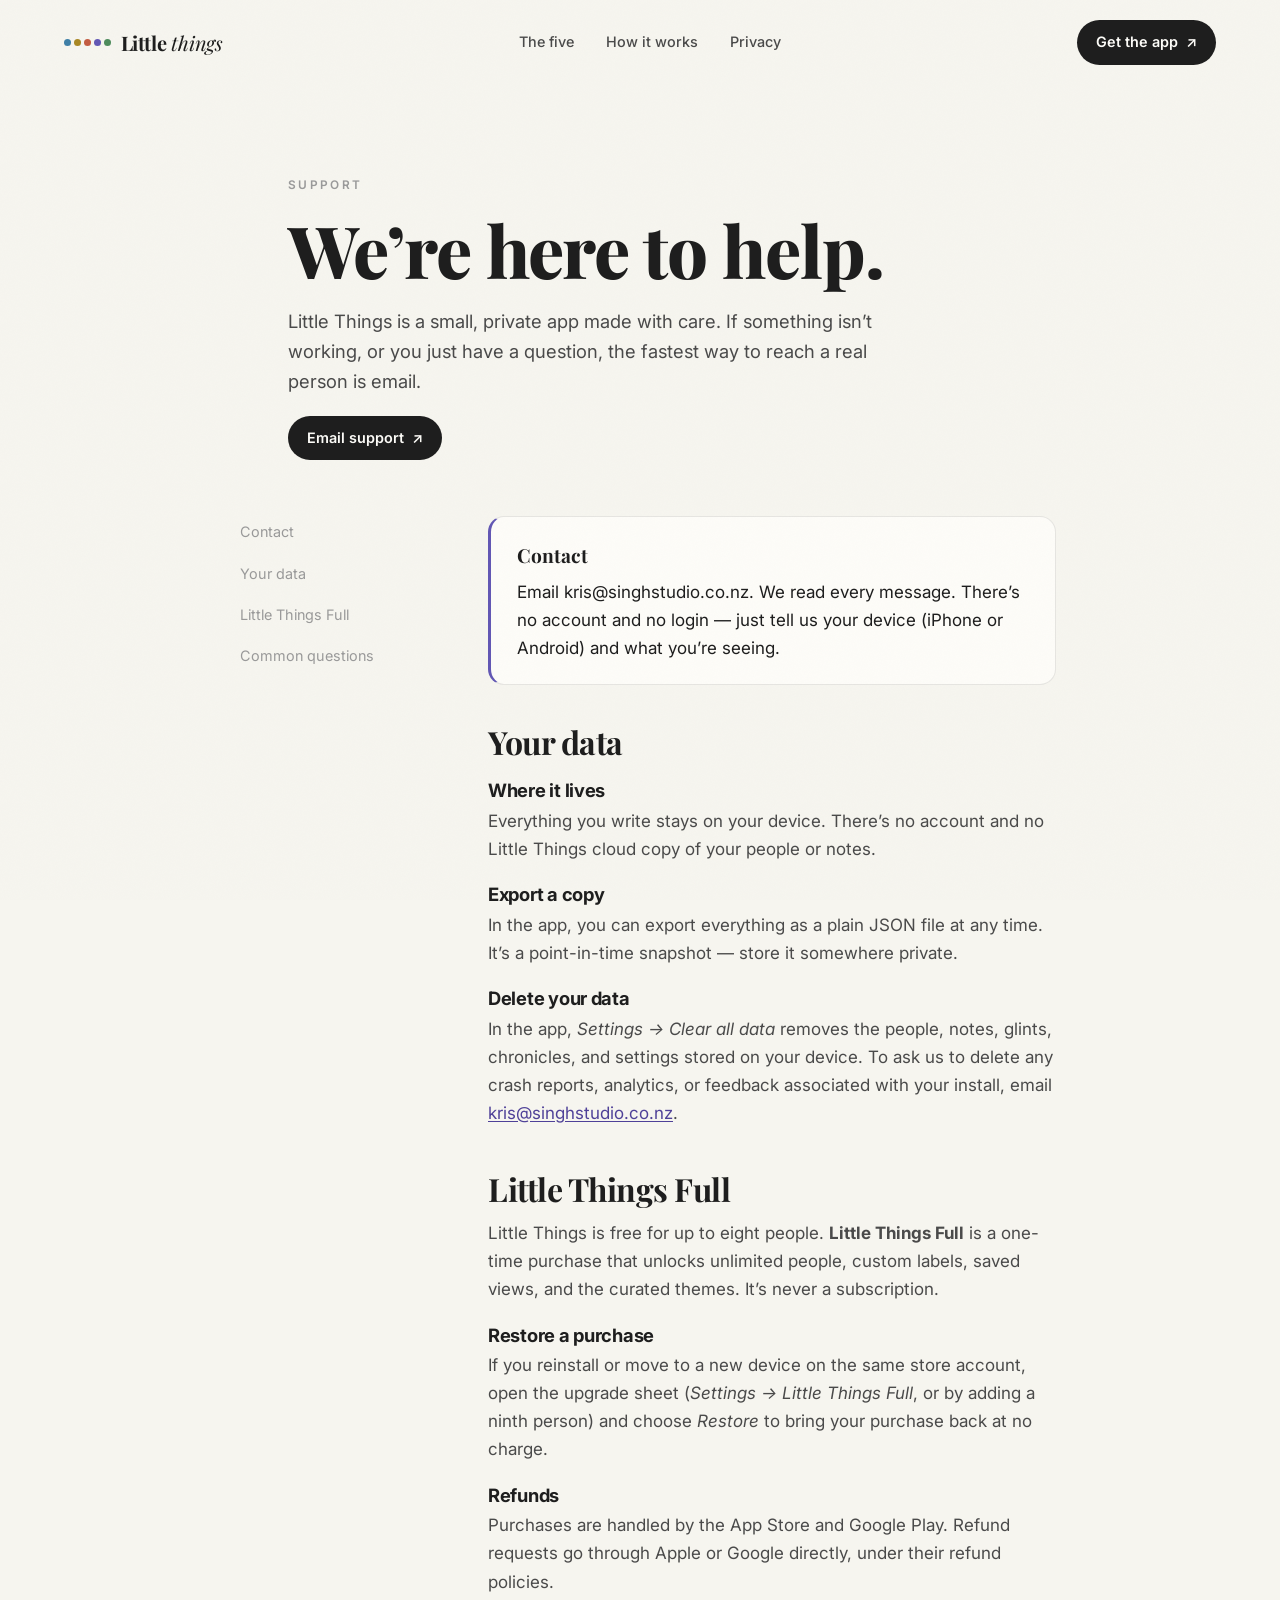
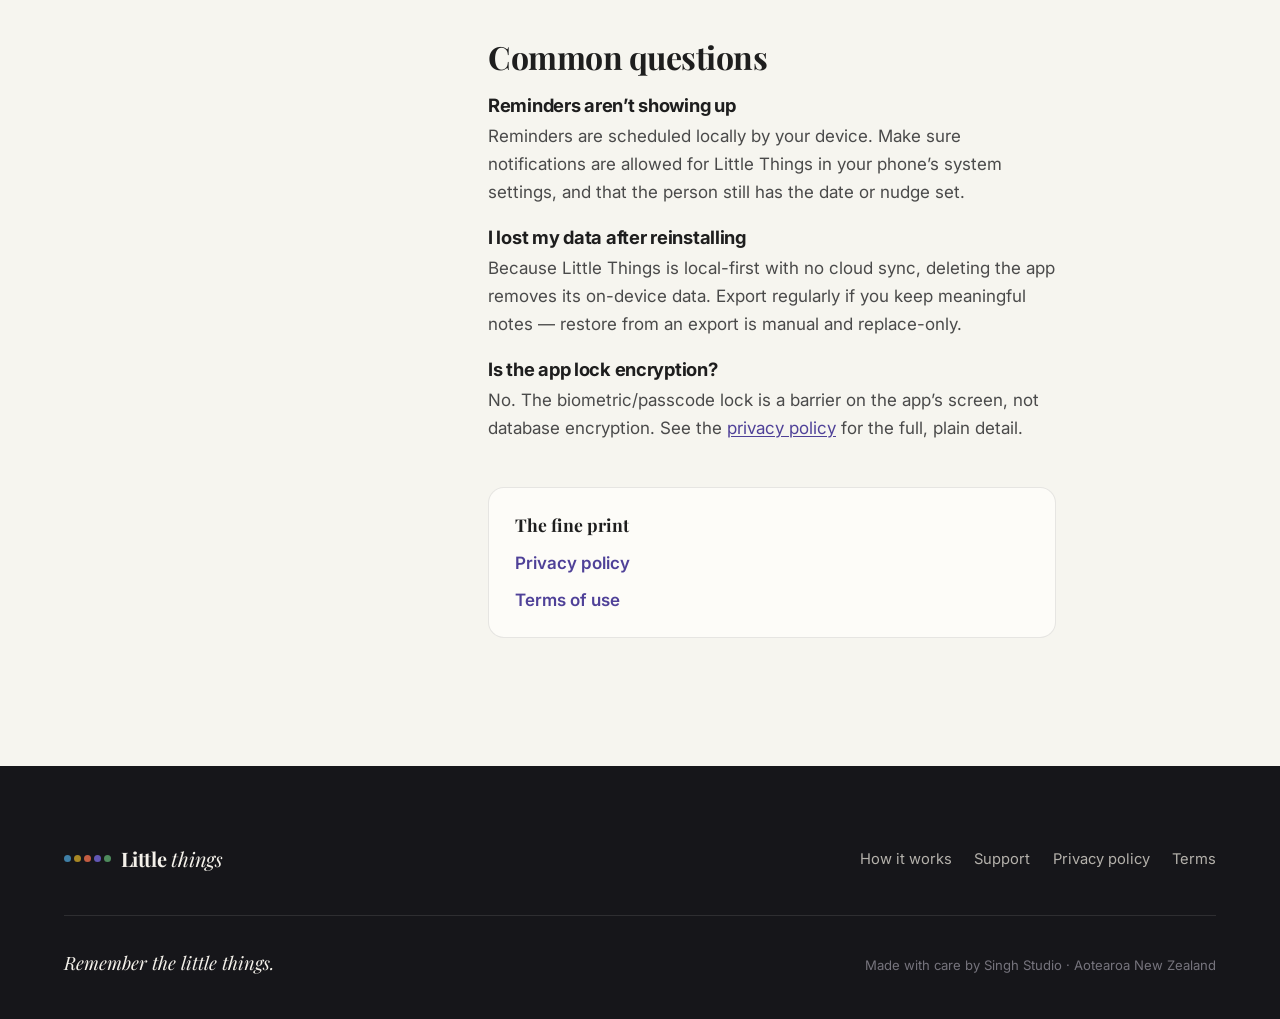
==== support.html @ 683222b6 "Publish 1.0 marketing site — product-led redesign, reconciled privacy/terms, new support page Co-Aut" ====
<!doctype html>
<html lang="en">
  <head>
    <meta charset="utf-8" />
    <meta name="viewport" content="width=device-width, initial-scale=1" />
    <title>Support — Little Things</title>
    <meta name="description" content="Help and support for Little Things — a private, local-first app for remembering the little things about the people who matter." />
    <link rel="icon" href="./assets/favicon.png" />
    <link rel="preconnect" href="https://fonts.googleapis.com" />
    <link rel="preconnect" href="https://fonts.gstatic.com" crossorigin />
    <link href="https://fonts.googleapis.com/css2?family=Playfair+Display:ital,wght@0,400;0,500;0,600;0,700;0,800;1,400;1,500;1,600&amp;family=Inter:wght@300;400;500;600;700&amp;display=swap" rel="stylesheet" />
    <link rel="stylesheet" href="./styles.css" />
  </head>
  <body class="document-page">
    <a class="skip-link" href="#content">Skip to content</a>
    <div class="grain" aria-hidden="true"></div>
    <header class="site-nav" data-nav aria-label="Primary navigation">
      <a class="brand-mark" href="./index.html#top" aria-label="Little Things, home"><span class="seal" aria-hidden="true"><span class="seal-dot" style="--c: var(--observation)"></span><span class="seal-dot" style="--c: var(--interest)"></span><span class="seal-dot" style="--c: var(--gift)"></span><span class="seal-dot" style="--c: var(--moment)"></span><span class="seal-dot" style="--c: var(--support)"></span></span><span class="brand-word">Little <em>things</em></span></a>
      <nav class="desktop-links" aria-label="Page sections">
        <a href="./index.html#glints">The five</a>
        <a href="./index.html#how">How it works</a>
        <a href="./index.html#privacy">Privacy</a>
      </nav>
      <a class="nav-button" href="./index.html#get"><span>Get the app</span><i aria-hidden="true">&nearr;</i></a>
      <button class="menu-button" type="button" aria-label="Open menu" aria-expanded="false" data-menu-toggle><span></span><span></span></button>
    </header>
    <div class="menu-overlay" data-menu-overlay aria-hidden="true">
      <button class="menu-close" type="button" aria-label="Close menu" data-menu-close><span aria-hidden="true">&times;</span></button>
      <nav aria-label="Mobile navigation">
        <a href="./index.html#glints">The five</a>
        <a href="./index.html#how">How it works</a>
        <a href="./index.html#privacy">Privacy</a>
        <a href="./index.html#get">Get the app</a>
      </nav>
    </div>

    <a class="back-to-top" href="#content" aria-label="Back to top" aria-hidden="true" tabindex="-1" data-back-to-top>
      <span>Top</span>
      <i aria-hidden="true">&uarr;</i>
    </a>

    <main id="content">
      <section class="doc-hero reveal">
        <p class="quiet-line">Support</p>
        <h1>We&rsquo;re here to help.</h1>
        <p>
          Little Things is a small, private app made with care. If something
          isn&rsquo;t working, or you just have a question, the fastest way to
          reach a real person is email.
        </p>
        <p style="margin-top:1.2rem;font-size:1.2rem;">
          <a class="nav-button" href="mailto:kris@singhstudio.co.nz?subject=Little%20Things%20support"><span>Email support</span><i aria-hidden="true">&nearr;</i></a>
        </p>
      </section>

      <div class="doc-layout">
        <aside class="doc-sidebar" aria-label="Support sections">
          <a href="#contact">Contact</a>
          <a href="#data">Your data</a>
          <a href="#purchase">Little Things Full</a>
          <a href="#common">Common questions</a>
        </aside>
        <article class="doc-article">
          <section class="doc-callout reveal" id="contact">
            <strong>Contact</strong>
            <p>Email <a href="mailto:kris@singhstudio.co.nz">kris@singhstudio.co.nz</a>. We read every message. There&rsquo;s no account and no login — just tell us your device (iPhone or Android) and what you&rsquo;re seeing.</p>
          </section>

          <section class="doc-section reveal" id="data">
            <h2>Your data</h2>
            <h3>Where it lives</h3>
            <p>Everything you write stays on your device. There&rsquo;s no account and no Little Things cloud copy of your people or notes.</p>
            <h3>Export a copy</h3>
            <p>In the app, you can export everything as a plain JSON file at any time. It&rsquo;s a point-in-time snapshot — store it somewhere private.</p>
            <h3>Delete your data</h3>
            <p>In the app, <em>Settings &rarr; Clear all data</em> removes the people, notes, glints, chronicles, and settings stored on your device. To ask us to delete any crash reports, analytics, or feedback associated with your install, email <a href="mailto:kris@singhstudio.co.nz">kris@singhstudio.co.nz</a>.</p>
          </section>

          <section class="doc-section reveal" id="purchase">
            <h2>Little Things Full</h2>
            <p>Little Things is free for up to eight people. <strong>Little Things Full</strong> is a one-time purchase that unlocks unlimited people, custom labels, saved views, and the curated themes. It&rsquo;s never a subscription.</p>
            <h3>Restore a purchase</h3>
            <p>If you reinstall or move to a new device on the same store account, open the upgrade sheet (<em>Settings &rarr; Little Things Full</em>, or by adding a ninth person) and choose <em>Restore</em> to bring your purchase back at no charge.</p>
            <h3>Refunds</h3>
            <p>Purchases are handled by the App Store and Google Play. Refund requests go through Apple or Google directly, under their refund policies.</p>
          </section>

          <section class="doc-section reveal" id="common">
            <h2>Common questions</h2>
            <h3>Reminders aren&rsquo;t showing up</h3>
            <p>Reminders are scheduled locally by your device. Make sure notifications are allowed for Little Things in your phone&rsquo;s system settings, and that the person still has the date or nudge set.</p>
            <h3>I lost my data after reinstalling</h3>
            <p>Because Little Things is local-first with no cloud sync, deleting the app removes its on-device data. Export regularly if you keep meaningful notes — restore from an export is manual and replace-only.</p>
            <h3>Is the app lock encryption?</h3>
            <p>No. The biometric/passcode lock is a barrier on the app&rsquo;s screen, not database encryption. See the <a href="./docs/privacy.html">privacy policy</a> for the full, plain detail.</p>
          </section>

          <div class="source-card reveal">
            <strong>The fine print</strong>
            <a href="./docs/privacy.html">Privacy policy</a>
            <a href="./docs/terms.html">Terms of use</a>
          </div>
        </article>
      </div>
    </main>
    <footer class="site-footer">
      <div class="footer-top">
        <a class="footer-brand" href="./index.html#top"><span class="seal" aria-hidden="true"><span class="seal-dot" style="--c: var(--observation)"></span><span class="seal-dot" style="--c: var(--interest)"></span><span class="seal-dot" style="--c: var(--gift)"></span><span class="seal-dot" style="--c: var(--moment)"></span><span class="seal-dot" style="--c: var(--support)"></span></span><span class="brand-word">Little <em>things</em></span></a>
        <nav aria-label="Footer links">
          <a href="./index.html#how">How it works</a>
          <a href="./support.html">Support</a>
          <a href="./docs/privacy.html">Privacy policy</a>
          <a href="./docs/terms.html">Terms</a>
        </nav>
      </div>
      <div class="footer-coda">
        <p class="footer-line">Remember the little things.</p>
        <p class="footer-by">Made with care by Singh Studio &middot; Aotearoa New Zealand</p>
      </div>
    </footer>
    <script src="./script.js"></script>
  </body>
</html>
---- styles.css ----
/* ============================================================================
   Little Things — marketing site
   Brand: Playfair Display × Inter · paper & ink · the five-glint alphabet.
   A calm, product-led canvas. The only flourish is the finale, where the five
   glints gather into the brand mark.
   ========================================================================= */

:root {
  /* The alphabet — the five glints (light-mode hex from the app) */
  --observation: #3f7fa6;
  --interest:    #a88724;
  --gift:        #c35c42;
  --moment:      #6257b4;
  --support:     #4e8b5c;

  /* Readable text shades of each (for small coloured type on paper) */
  --observation-text: #2f6687;
  --interest-text:    #725b15;
  --gift-text:        #8b3f2b;
  --moment-text:      #4f4198;
  --support-text:     #35673f;

  /* Canvas — paper & ink (from the app palette) */
  --paper:      #fdfcf8;
  --background: #f6f5ef;
  --sand:       #f5f5dc;
  --sage:       #acc1ad;
  --terracotta: #e2725b;

  --ink:       #1e1e1e;
  --ink-mid:   #4a4a4a;
  --ink-light: #9a9a9a;
  --line:      rgba(30, 30, 30, 0.10);
  --line-soft: rgba(30, 30, 30, 0.06);

  /* Deep canvas for the inverted sections */
  --deep:       #16161a;
  --deep-paper: #1f1f24;
  --deep-ink:   #f4f1ea;
  --deep-mid:   #b4b1ab;
  --deep-faint: #76747d;
  --deep-line:  rgba(255, 255, 255, 0.10);

  --serif: "Playfair Display", Georgia, "Times New Roman", serif;
  --sans:  "Inter", system-ui, -apple-system, "Segoe UI", sans-serif;

  --shell: 1180px;
  --gutter: clamp(1.25rem, 5vw, 4rem);
  --radius: 22px;

  --ease: cubic-bezier(0.22, 1, 0.36, 1);
}

/* --------------------------------------------------------------------------
   Base
   ----------------------------------------------------------------------- */
*, *::before, *::after { box-sizing: border-box; }

html {
  scroll-behavior: smooth;
  scroll-padding-top: 6rem;
  -webkit-text-size-adjust: 100%;
}

body {
  margin: 0;
  background: var(--background);
  color: var(--ink);
  font-family: var(--sans);
  font-size: 1.0625rem;
  line-height: 1.65;
  font-weight: 400;
  -webkit-font-smoothing: antialiased;
  text-rendering: optimizeLegibility;
  overflow-x: hidden;
}

h1, h2, h3 { font-family: var(--serif); font-weight: 700; line-height: 1.04; margin: 0; letter-spacing: -0.015em; }
p { margin: 0; }
a { color: inherit; text-decoration: none; }
img, svg { display: block; max-width: 100%; }
em { font-style: italic; }

::selection { background: color-mix(in srgb, var(--moment) 24%, transparent); }

.skip-link {
  position: fixed; top: -120px; left: 1rem; z-index: 200;
  background: var(--ink); color: var(--paper);
  padding: 0.75rem 1.25rem; border-radius: 12px; font-size: 0.85rem;
  transition: top 0.25s var(--ease);
}
.skip-link:focus { top: 1rem; }

:focus-visible { outline: 2.5px solid var(--moment); outline-offset: 3px; border-radius: 4px; }

/* Paper grain — kept for the document/beta pages, which still carry it.
   The landing page no longer renders a grain layer (calmer by design). */
.grain {
  position: fixed; inset: 0; z-index: 1; pointer-events: none; opacity: 0.5;
  background-image: url("data:image/svg+xml,%3Csvg xmlns='http://www.w3.org/2000/svg' width='160' height='160'%3E%3Cfilter id='n'%3E%3CfeTurbulence type='fractalNoise' baseFrequency='0.85' numOctaves='2' stitchTiles='stitch'/%3E%3C/filter%3E%3Crect width='100%25' height='100%25' filter='url(%23n)' opacity='0.04'/%3E%3C/svg%3E");
  mix-blend-mode: multiply;
}

/* --------------------------------------------------------------------------
   The seal — five dots, the brand cluster
   ----------------------------------------------------------------------- */
.seal { display: inline-flex; gap: 3px; align-items: center; }
.seal-dot { width: 7px; height: 7px; border-radius: 50%; background: var(--c); }
.seal-lg { gap: 4px; }
.seal-lg .seal-dot { width: 9px; height: 9px; }

/* --------------------------------------------------------------------------
   Eyebrow
   ----------------------------------------------------------------------- */
.eyebrow {
  display: inline-flex; align-items: center; gap: 0.75rem;
  font-size: 0.74rem; font-weight: 600; letter-spacing: 0.22em;
  text-transform: uppercase; color: var(--ink-light);
}
.eyebrow-rule { width: 34px; height: 1px; background: currentColor; opacity: 0.5; }
.eyebrow-dots { display: inline-flex; gap: 4px; }
.eyebrow-dots i { width: 7px; height: 7px; border-radius: 50%; background: var(--c); }
.eyebrow-on-dark { color: var(--deep-faint); }

/* --------------------------------------------------------------------------
   Nav
   ----------------------------------------------------------------------- */
.site-nav {
  position: fixed; top: 0; left: 0; right: 0; z-index: 100;
  display: flex; align-items: center; justify-content: space-between;
  padding: 1.25rem var(--gutter);
  transition: padding 0.4s var(--ease), background 0.4s var(--ease), box-shadow 0.4s var(--ease), backdrop-filter 0.4s var(--ease);
}
.site-nav.is-stuck {
  padding-top: 0.7rem; padding-bottom: 0.7rem;
  background: color-mix(in srgb, var(--paper) 80%, transparent);
  backdrop-filter: saturate(140%) blur(14px);
  box-shadow: 0 1px 0 var(--line), 0 12px 30px -24px rgba(30,30,30,0.5);
}

.brand-mark, .footer-brand { display: inline-flex; align-items: center; gap: 0.6rem; }
.brand-word { font-family: var(--serif); font-size: 1.25rem; font-weight: 700; letter-spacing: -0.01em; }
.brand-word em { font-weight: 400; }

.desktop-links { display: flex; gap: 2rem; }
.desktop-links a {
  font-size: 0.9rem; font-weight: 500; color: var(--ink-mid);
  position: relative; padding: 0.2rem 0;
}
.desktop-links a::after {
  content: ""; position: absolute; left: 0; right: 100%; bottom: -2px; height: 1.5px;
  background: var(--ink); transition: right 0.35s var(--ease);
}
.desktop-links a:hover { color: var(--ink); }
.desktop-links a:hover::after { right: 0; }

.nav-button {
  display: inline-flex; align-items: center; gap: 0.5rem;
  background: var(--ink); color: var(--paper);
  padding: 0.65rem 1.2rem; border-radius: 100px;
  font-size: 0.9rem; font-weight: 600;
  transition: transform 0.3s var(--ease), box-shadow 0.3s var(--ease);
}
.nav-button i { transition: transform 0.3s var(--ease); font-style: normal; }
.nav-button:hover { transform: translateY(-2px); box-shadow: 0 14px 30px -14px rgba(30,30,30,0.6); }
.nav-button:hover i { transform: translate(2px, -2px); }

.menu-button { display: none; }

/* Mobile menu overlay */
.menu-overlay {
  position: fixed; inset: 0; z-index: 150;
  background: color-mix(in srgb, var(--paper) 96%, var(--moment));
  display: flex; flex-direction: column; align-items: center; justify-content: center; gap: 1.25rem;
  opacity: 0; visibility: hidden; transition: opacity 0.4s var(--ease), visibility 0.4s;
}
.menu-overlay.is-open { opacity: 1; visibility: visible; }
.menu-overlay nav { display: flex; flex-direction: column; align-items: center; gap: 1.25rem; }
.menu-overlay a { font-family: var(--serif); font-size: 2rem; font-weight: 600; }
.menu-overlay a em { font-style: italic; }
.menu-close {
  position: absolute; top: 1.5rem; right: 1.5rem;
  width: 44px; height: 44px; border-radius: 50%; border: 1px solid var(--line);
  background: var(--paper); font-size: 1.5rem; color: var(--ink); cursor: pointer;
}

/* Back to top */
.back-to-top {
  position: fixed; right: clamp(1rem, 3vw, 2rem); bottom: clamp(1rem, 3vw, 2rem); z-index: 90;
  display: inline-flex; flex-direction: column; align-items: center; gap: 2px;
  font-size: 0.62rem; font-weight: 600; letter-spacing: 0.14em; text-transform: uppercase;
  color: var(--ink-mid);
  opacity: 0; transform: translateY(10px); pointer-events: none;
  transition: opacity 0.4s var(--ease), transform 0.4s var(--ease);
}
.back-to-top.is-shown { opacity: 1; transform: none; pointer-events: auto; }
.back-to-top i { font-style: normal; }

/* --------------------------------------------------------------------------
   Store buttons
   ----------------------------------------------------------------------- */
.hero-cta { display: flex; flex-wrap: wrap; gap: 0.9rem; }
.store-button {
  display: inline-flex; align-items: center; gap: 0.7rem;
  background: var(--ink); color: var(--paper);
  padding: 0.7rem 1.3rem 0.7rem 1.1rem; border-radius: 16px;
  transition: transform 0.3s var(--ease), box-shadow 0.3s var(--ease);
}
.store-button svg { width: 26px; height: 26px; fill: currentColor; flex: none; }
.store-play svg { fill: none; }
.store-button span { display: flex; flex-direction: column; line-height: 1.05; text-align: left; }
.store-button small { font-size: 0.62rem; font-weight: 500; opacity: 0.8; letter-spacing: 0.02em; }
.store-button strong { font-size: 1.02rem; font-weight: 600; letter-spacing: -0.01em; }
.store-button:hover { transform: translateY(-3px); box-shadow: 0 20px 40px -20px rgba(30,30,30,0.7); }

/* --------------------------------------------------------------------------
   Device mock (shared — hero, showcase, privacy)
   ----------------------------------------------------------------------- */
.device { position: relative; width: 100%; }
.device-bezel {
  background: var(--ink); border-radius: 42px; padding: 9px;
  box-shadow: 0 50px 90px -42px rgba(30,30,30,0.55), 0 4px 14px -6px rgba(30,30,30,0.30);
}
.device-screen { border-radius: 33px; overflow: hidden; background: var(--background); aspect-ratio: 1104 / 2400; }
.device-screen img { width: 100%; height: 100%; object-fit: cover; object-position: top center; }

/* --------------------------------------------------------------------------
   Hero — product-led: copy beside a single calm phone
   ----------------------------------------------------------------------- */
.hero {
  position: relative; min-height: 100svh;
  display: flex; align-items: center;
  padding: 7.5rem var(--gutter) 4rem;
  overflow: hidden;
}
/* Restrained warm glow that breathes — brand warmth without the rainbow. */
.hero::before {
  content: ""; position: absolute; inset: -10%; z-index: 0; pointer-events: none;
  background:
    radial-gradient(38% 42% at 80% 26%, color-mix(in srgb, var(--gift) 15%, transparent), transparent 72%),
    radial-gradient(36% 40% at 15% 80%, color-mix(in srgb, var(--sage) 22%, transparent), transparent 72%),
    radial-gradient(32% 38% at 62% 96%, color-mix(in srgb, var(--interest) 12%, transparent), transparent 74%);
  animation: heroBloom 16s ease-in-out infinite;
}
.hero-grid {
  position: relative; z-index: 1;
  max-width: var(--shell); margin: 0 auto; width: 100%;
  display: grid; grid-template-columns: 1.05fr 0.95fr; align-items: center;
  gap: clamp(2rem, 6vw, 5rem);
}
.hero-copy { max-width: 34rem; }
.hero-title {
  font-size: clamp(2.7rem, 6vw, 4.6rem); font-weight: 800;
  line-height: 1.05; margin: 1.2rem 0; padding-bottom: 0.06em;
}
.hero-title em { font-style: italic; font-weight: 500; }
.hero-lede {
  margin: 0; max-width: 33rem;
  font-size: clamp(1.05rem, 1.5vw, 1.22rem);
  color: var(--ink-mid); line-height: 1.6;
}
.hero-cta { margin: 2rem 0 1.4rem; }
.hero-trust { font-size: 0.86rem; letter-spacing: 0.04em; color: var(--ink-mid); font-weight: 600; }
.hero-trust em { font-style: italic; color: var(--ink); }

.hero-phone { justify-self: center; width: 100%; max-width: 300px; }

/* --------------------------------------------------------------------------
   Intro / why
   ----------------------------------------------------------------------- */
.intro { max-width: var(--shell); margin: 0 auto; padding: clamp(5rem, 12vw, 10rem) var(--gutter); text-align: center; }
.intro-title { font-size: clamp(1.9rem, 4.4vw, 3.4rem); font-weight: 600; max-width: 26ch; margin: 1.4rem auto 0; line-height: 1.14; }
.intro-title em { font-style: italic; }
.intro-title .ink-shift { font-style: italic; color: var(--moment); }
.intro-lede { max-width: 44rem; margin: 1.8rem auto 0; font-size: clamp(1.05rem, 1.5vw, 1.25rem); color: var(--ink-mid); }

/* --------------------------------------------------------------------------
   How it works — product showcase rows
   ----------------------------------------------------------------------- */
.how { max-width: var(--shell); margin: 0 auto; padding: clamp(5rem, 12vw, 10rem) var(--gutter); }
.how-head { text-align: center; max-width: 32rem; margin: 0 auto clamp(3.5rem, 8vw, 6rem); }
.how-title { font-size: clamp(1.9rem, 4.2vw, 3.2rem); margin-top: 1.2rem; }

.showcase { display: flex; flex-direction: column; gap: clamp(4rem, 10vw, 8rem); }
.showcase-row {
  display: grid; grid-template-columns: 1fr clamp(240px, 28vw, 300px);
  grid-template-areas: "copy shot";
  align-items: center; gap: clamp(2rem, 6vw, 5rem);
}
.showcase-copy { grid-area: copy; max-width: 30rem; }
.showcase-shot { grid-area: shot; justify-self: center; width: 100%; max-width: 300px; }
.showcase-row.is-flipped { grid-template-columns: clamp(240px, 28vw, 300px) 1fr; grid-template-areas: "shot copy"; }

.step-num { font-family: var(--serif); font-size: 1.7rem; font-style: italic; color: var(--ink-light); }
.showcase-copy h3 { font-size: clamp(1.6rem, 3vw, 2.2rem); margin: 0.6rem 0 0.8rem; }
.showcase-copy p { color: var(--ink-mid); font-size: clamp(1rem, 1.3vw, 1.12rem); }

/* --------------------------------------------------------------------------
   The five glints — the colour section (dark)
   ----------------------------------------------------------------------- */
.glints {
  position: relative; background: var(--deep); color: var(--deep-ink);
  padding: clamp(5rem, 11vw, 9rem) var(--gutter);
  overflow: hidden;
}
.glints::before { /* faint colour wash */
  content: ""; position: absolute; inset: 0; pointer-events: none; opacity: 0.5;
  background:
    radial-gradient(40% 50% at 12% 20%, color-mix(in srgb, var(--observation) 38%, transparent), transparent),
    radial-gradient(36% 46% at 88% 30%, color-mix(in srgb, var(--gift) 34%, transparent), transparent),
    radial-gradient(40% 50% at 70% 86%, color-mix(in srgb, var(--moment) 34%, transparent), transparent),
    radial-gradient(34% 44% at 26% 92%, color-mix(in srgb, var(--support) 30%, transparent), transparent);
  filter: blur(20px);
}
.glints-head { position: relative; z-index: 2; max-width: var(--shell); margin: 0 auto 3.5rem; text-align: center; }
.glints-title { font-size: clamp(2rem, 5vw, 3.6rem); font-weight: 700; margin: 1.2rem auto 0; max-width: 18ch; }
.glints-title em { font-style: italic; }
.glints-sub { max-width: 40rem; margin: 1.4rem auto 0; color: var(--deep-mid); font-size: clamp(1rem, 1.4vw, 1.18rem); }

.glint-rows { position: relative; z-index: 2; list-style: none; margin: 0 auto; padding: 0; max-width: 940px; }
.glint-row {
  display: grid; grid-template-columns: auto auto 1fr; align-items: center; gap: clamp(1rem, 4vw, 2.6rem);
  padding: clamp(1.6rem, 3.4vw, 2.4rem) 0;
  border-top: 1px solid var(--deep-line);
  transition: opacity 0.7s var(--ease), transform 0.7s var(--ease);
}
html.js .glint-row { opacity: 0; transform: translateY(26px); }
.glint-row:last-child { border-bottom: 1px solid var(--deep-line); }
html.js .glint-row.is-visible { opacity: 1; transform: none; }
.glint-index { font-family: var(--serif); font-size: 1rem; color: var(--deep-faint); font-weight: 500; }
.glint-orb {
  width: clamp(48px, 9vw, 84px); height: clamp(48px, 9vw, 84px); border-radius: 50%;
  background: radial-gradient(circle at 32% 28%, color-mix(in srgb, var(--c) 60%, #fff), var(--c) 62%);
  box-shadow: 0 0 0 1px color-mix(in srgb, var(--c) 40%, transparent),
              0 18px 50px -10px color-mix(in srgb, var(--c) 70%, transparent);
  transition: transform 0.8s var(--ease), opacity 0.8s var(--ease);
}
html.js .glint-orb { transform: scale(0.6); opacity: 0; }
.glint-row.is-visible .glint-orb { transform: none; opacity: 1; animation: orbpulse 5s var(--ease) infinite, orbFloat 7s ease-in-out infinite; }
@keyframes orbpulse {
  0%, 100% { box-shadow: 0 0 0 1px color-mix(in srgb, var(--c) 40%, transparent), 0 18px 50px -10px color-mix(in srgb, var(--c) 70%, transparent); }
  50%      { box-shadow: 0 0 0 1px color-mix(in srgb, var(--c) 60%, transparent), 0 22px 64px -8px color-mix(in srgb, var(--c) 90%, transparent); }
}
.glint-name { font-size: clamp(1.5rem, 3.4vw, 2.3rem); font-weight: 700; color: var(--deep-ink); }
.glint-def { font-family: var(--sans); font-size: 0.78rem; font-weight: 600; letter-spacing: 0.16em; text-transform: uppercase; color: color-mix(in srgb, var(--c) 55%, #fff); margin-top: 0.3rem; }
.glint-example { font-family: var(--serif); font-style: italic; font-size: clamp(1.05rem, 1.7vw, 1.35rem); color: var(--deep-mid); margin-top: 0.7rem; max-width: 36ch; }

/* --------------------------------------------------------------------------
   Privacy (dark inversion)
   ----------------------------------------------------------------------- */
.privacy { background: var(--ink); color: var(--deep-ink); padding: clamp(5rem, 12vw, 10rem) var(--gutter); }
.privacy-inner { max-width: var(--shell); margin: 0 auto; }
.privacy-head {
  display: grid; grid-template-columns: 1fr clamp(220px, 26vw, 280px);
  align-items: center; gap: clamp(2rem, 6vw, 4.5rem);
}
.privacy-head-copy { max-width: 36rem; }
.privacy-title { font-size: clamp(2rem, 5vw, 3.6rem); margin: 1.2rem 0 0; }
.privacy-title em { font-style: italic; color: var(--sage); }
.privacy-lede { max-width: 40rem; margin: 1.6rem 0 0; font-size: clamp(1.1rem, 1.7vw, 1.4rem); color: var(--deep-mid); font-family: var(--serif); font-style: italic; }
.privacy-shot { justify-self: center; width: 100%; max-width: 280px; }
.privacy-shot .device-bezel {
  background: #0c0c0e;
  box-shadow: 0 40px 80px -40px rgba(0,0,0,0.7), 0 0 0 1px rgba(255,255,255,0.06);
}
.privacy-grid { display: grid; grid-template-columns: repeat(2, 1fr); gap: clamp(1.4rem, 3vw, 2.6rem); margin-top: clamp(3rem, 6vw, 4.5rem); }
.promise { border-top: 1px solid var(--deep-line); padding-top: 1.3rem; }
.promise-num { font-family: var(--serif); font-size: 0.9rem; font-style: italic; color: var(--sage); }
.promise h3 { font-size: 1.4rem; margin: 0.5rem 0 0.6rem; color: var(--deep-ink); }
.promise p { color: var(--deep-mid); font-size: 0.98rem; margin-top: 0.4rem; }
.privacy-foot { margin-top: clamp(2.4rem, 4vw, 3.4rem); color: var(--deep-faint); font-size: 0.95rem; }
.privacy-foot a { color: var(--deep-ink); text-decoration: underline; text-underline-offset: 3px; text-decoration-color: var(--sage); }

/* --------------------------------------------------------------------------
   Who it's for
   ----------------------------------------------------------------------- */
.fit { max-width: var(--shell); margin: 0 auto; padding: clamp(5rem, 12vw, 10rem) var(--gutter); }
.fit-head { text-align: center; max-width: 34rem; margin: 0 auto clamp(3rem, 6vw, 4.5rem); }
.fit-title { font-size: clamp(1.9rem, 4.2vw, 3.2rem); margin-top: 1.2rem; }
.fit-title em { font-style: italic; }
.fit-grid { display: grid; grid-template-columns: 1fr 1fr; gap: clamp(1.5rem, 4vw, 2.6rem); }
.fit-col {
  background: var(--paper); border: 1px solid var(--line); border-radius: var(--radius);
  padding: clamp(1.8rem, 3vw, 2.6rem);
  box-shadow: 0 30px 60px -50px rgba(30,30,30,0.5);
}
.fit-col h3 { font-size: 1.35rem; margin-bottom: 1.1rem; }
.fit-col ul { list-style: none; margin: 0; padding: 0; display: flex; flex-direction: column; gap: 0.85rem; }
.fit-col li { position: relative; padding-left: 1.9rem; color: var(--ink-mid); font-size: 1.02rem; line-height: 1.5; }
.fit-col li::before { position: absolute; left: 0; top: 0; font-weight: 700; }
.fit-yes li::before { content: "✓"; color: var(--support); }
.fit-no li::before { content: "✕"; color: var(--ink-light); }

/* --------------------------------------------------------------------------
   FAQ
   ----------------------------------------------------------------------- */
.faq { max-width: 52rem; margin: 0 auto; padding: clamp(4rem, 10vw, 8rem) var(--gutter); }
.faq-head { text-align: center; margin: 0 auto clamp(2.4rem, 5vw, 3.4rem); }
.faq-title { font-size: clamp(1.9rem, 4.2vw, 3rem); margin-top: 1rem; }
.faq-list { display: flex; flex-direction: column; }
.faq-item { border-top: 1px solid var(--line); }
.faq-item:last-child { border-bottom: 1px solid var(--line); }
.faq-item summary {
  list-style: none; cursor: pointer; padding: 1.4rem 0;
  display: flex; align-items: center; justify-content: space-between; gap: 1.2rem;
  font-family: var(--serif); font-size: clamp(1.08rem, 1.8vw, 1.32rem); font-weight: 600; color: var(--ink);
}
.faq-item summary::-webkit-details-marker { display: none; }
.faq-item summary i { font-style: normal; font-size: 1.5rem; line-height: 1; color: var(--ink-light); transition: transform 0.3s var(--ease); flex: none; }
.faq-item[open] summary i { transform: rotate(45deg); }
.faq-item p { color: var(--ink-mid); padding: 0 0 1.5rem; margin: 0; max-width: 44rem; font-size: 1.02rem; }

@media (max-width: 760px) {
  .fit-grid { grid-template-columns: 1fr; }
}

/* --------------------------------------------------------------------------
   Get the app — finale (the five gather into the mark)
   ----------------------------------------------------------------------- */
.get { position: relative; text-align: center; padding: clamp(5rem, 13vw, 11rem) var(--gutter); overflow: hidden; }
.get-constellation { display: flex; justify-content: center; margin-bottom: 2rem; }
.get-constellation svg { width: clamp(210px, 30vw, 300px); height: auto; overflow: visible; }

/* The mark forms when the section enters view (JS adds .is-formed): the five
   circles travel in from scattered positions, then the dashed thread draws. */
.con-line { stroke: var(--ink-light); stroke-width: 0.8; fill: none; opacity: 0; transition: opacity 1.4s var(--ease) 0.5s; }
.get.is-formed .con-line { opacity: 0.38; }
.con-dots circle {
  fill: var(--c); opacity: 0;
  transform: translate(var(--fromx, 0px), var(--fromy, 0px)) scale(0.4);
  transform-origin: center; transform-box: fill-box;
  transition: opacity 0.55s var(--ease), transform 0.95s cubic-bezier(0.22, 1, 0.36, 1);
}
.get.is-formed .con-dots circle { opacity: 1; transform: translate(0px, 0px) scale(1); }
.get.is-formed .con-dots circle:nth-child(2) { transition-delay: 0.06s; }
.get.is-formed .con-dots circle:nth-child(3) { transition-delay: 0.12s; }
.get.is-formed .con-dots circle:nth-child(4) { transition-delay: 0.18s; }
.get.is-formed .con-dots circle:nth-child(5) { transition-delay: 0.24s; }
/* Without JS or with reduced motion, the mark is simply present. */
html:not(.js) .con-line, html:not(.js) .con-dots circle { opacity: 1; transform: none; }
html:not(.js) .con-line { opacity: 0.38; }

.get-title { font-size: clamp(2.4rem, 7vw, 5rem); font-weight: 800; padding-bottom: 0.06em; }
.get-title em { font-style: italic; font-weight: 500; }
.get-lede { max-width: 34rem; margin: 1.3rem auto 0; color: var(--ink-mid); font-size: clamp(1.02rem, 1.5vw, 1.2rem); }
.get-cta { justify-content: center; margin-top: 2.4rem; }

/* --------------------------------------------------------------------------
   Footer
   ----------------------------------------------------------------------- */
.site-footer { background: var(--deep); color: var(--deep-mid); padding: clamp(3rem, 6vw, 5rem) var(--gutter) 2.5rem; }
.footer-top { max-width: var(--shell); margin: 0 auto; display: flex; flex-wrap: wrap; gap: 1.5rem 2.5rem; align-items: center; justify-content: space-between; padding-bottom: 2.5rem; border-bottom: 1px solid var(--deep-line); }
.footer-brand .brand-word { color: var(--deep-ink); }
.footer-top nav { display: flex; flex-wrap: wrap; gap: 1.4rem; }
.footer-top nav a { font-size: 0.92rem; color: var(--deep-mid); transition: color 0.25s var(--ease); }
.footer-top nav a:hover { color: var(--deep-ink); }
.footer-coda { max-width: var(--shell); margin: 2rem auto 0; display: flex; flex-wrap: wrap; gap: 0.4rem 2rem; align-items: baseline; justify-content: space-between; }
.footer-line { font-family: var(--serif); font-style: italic; font-size: 1.15rem; color: var(--deep-ink); }
.footer-by { font-size: 0.82rem; color: var(--deep-faint); }

/* --------------------------------------------------------------------------
   Reveal-on-scroll — a gentle rise; text stays opaque, never hidden.
   (Gated on html.js so no-JS readers see everything immediately.)
   ----------------------------------------------------------------------- */
html.js [data-reveal] { transform: translateY(18px); transition: transform 0.7s var(--ease); }
html.js [data-reveal].is-visible { transform: none; }
[data-reveal-delay="1"] { transition-delay: 0.07s; }
[data-reveal-delay="2"] { transition-delay: 0.14s; }
[data-reveal-delay="3"] { transition-delay: 0.21s; }
[data-reveal-delay="4"] { transition-delay: 0.28s; }
[data-reveal-delay="5"] { transition-delay: 0.35s; }

/* ==========================================================================
   Document pages (privacy.html, terms.html, data-promises.html, beta-faq.html)
   Rebuilt in the new brand so the legal pages match the site.
   ========================================================================= */
.document-page { background: var(--background); }
.doc-hero { max-width: 52rem; margin: 0 auto; padding: clamp(8rem, 16vw, 11rem) var(--gutter) clamp(2rem, 5vw, 3.5rem); }
.doc-hero .quiet-line { font-size: 0.74rem; font-weight: 600; letter-spacing: 0.2em; text-transform: uppercase; color: var(--ink-light); margin: 0 0 1rem; }
.doc-hero h1 { font-size: clamp(2.6rem, 7vw, 4.5rem); font-weight: 800; }
.doc-hero > p { margin-top: 1.2rem; font-size: 1.15rem; color: var(--ink-mid); max-width: 40rem; }
.doc-layout { max-width: 60rem; margin: 0 auto; padding: 0 var(--gutter) clamp(5rem, 10vw, 8rem); display: grid; grid-template-columns: 200px 1fr; gap: clamp(2rem, 5vw, 4rem); align-items: start; }
.doc-sidebar { position: sticky; top: 6rem; display: flex; flex-direction: column; gap: 0.6rem; font-size: 0.9rem; }
.doc-sidebar a { color: var(--ink-light); padding: 0.25rem 0 0.25rem 0.85rem; border-left: 2px solid transparent; transition: color 0.2s, border-color 0.2s; }
.doc-sidebar a:hover { color: var(--ink); border-color: var(--moment); }
.doc-article { max-width: 40rem; }
.doc-callout { background: var(--paper); border: 1px solid var(--line); border-left: 3px solid var(--moment); border-radius: 16px; padding: 1.4rem 1.6rem; margin-bottom: 2.5rem; }
.doc-callout strong { display: block; font-family: var(--serif); font-size: 1.2rem; margin-bottom: 0.4rem; }
.doc-section { margin-bottom: 2.8rem; }
.doc-section h2 { font-size: clamp(1.5rem, 3vw, 2rem); margin-bottom: 0.9rem; }
.doc-section h3 { font-size: 1.15rem; font-family: var(--sans); font-weight: 700; margin: 1.4rem 0 0.4rem; }
.doc-section p { color: var(--ink-mid); margin-bottom: 0.9rem; }
.doc-section ul { color: var(--ink-mid); padding-left: 1.2rem; }
.doc-section li { margin-bottom: 0.4rem; }
.doc-section a { color: var(--moment-text); text-decoration: underline; text-underline-offset: 2px; }
.doc-section.dark { background: var(--ink); color: var(--deep-ink); border-radius: var(--radius); padding: 1.8rem 2rem; }
.doc-section.dark h2 { color: var(--deep-ink); }
.doc-section.dark ul, .doc-section.dark p { color: var(--deep-mid); }
.source-card { background: var(--paper); border: 1px solid var(--line); border-radius: 16px; padding: 1.4rem 1.6rem; display: flex; flex-direction: column; gap: 0.6rem; }
.source-card strong { font-family: var(--serif); font-size: 1.1rem; }
.source-card a { color: var(--moment-text); font-weight: 600; }

/* --------------------------------------------------------------------------
   Flourishes — a little warmth and life. All CSS, calm by design, and the
   reduced-motion block below switches every animation off.
   ----------------------------------------------------------------------- */
@keyframes heroBloom {
  0%, 100% { opacity: 0.8; transform: scale(1); }
  50%      { opacity: 1;   transform: scale(1.06); }
}
@keyframes orbFloat {
  0%, 100% { translate: 0 0; }
  50%      { translate: 0 -6px; }
}
@keyframes twinkle {
  0%, 100% { transform: scale(1); }
  45%      { transform: scale(1.6); }
}
@keyframes conTwinkle {
  0%, 100% { transform: scale(1); }
  50%      { transform: scale(1.07); }
}
@keyframes lineFlow { to { stroke-dashoffset: -10.4; } }

/* The seal — five dots twinkle in sequence when you hover the mark */
.brand-mark:hover .seal-dot,
.footer-brand:hover .seal-dot { animation: twinkle 0.6s var(--ease) both; }
.brand-mark:hover .seal-dot:nth-child(2), .footer-brand:hover .seal-dot:nth-child(2) { animation-delay: 0.06s; }
.brand-mark:hover .seal-dot:nth-child(3), .footer-brand:hover .seal-dot:nth-child(3) { animation-delay: 0.12s; }
.brand-mark:hover .seal-dot:nth-child(4), .footer-brand:hover .seal-dot:nth-child(4) { animation-delay: 0.18s; }
.brand-mark:hover .seal-dot:nth-child(5), .footer-brand:hover .seal-dot:nth-child(5) { animation-delay: 0.24s; }

/* The five colours thread through the page — step numbers + FAQ markers */
.showcase-row:nth-of-type(1) .step-num { color: var(--observation); opacity: 0.95; }
.showcase-row:nth-of-type(2) .step-num { color: var(--interest);    opacity: 0.95; }
.showcase-row:nth-of-type(3) .step-num { color: var(--gift);        opacity: 0.95; }
.showcase-row:nth-of-type(4) .step-num { color: var(--moment);      opacity: 0.95; }
.faq-item:nth-child(1) summary i { color: var(--observation); }
.faq-item:nth-child(2) summary i { color: var(--interest); }
.faq-item:nth-child(3) summary i { color: var(--gift); }
.faq-item:nth-child(4) summary i { color: var(--moment); }
.faq-item:nth-child(5) summary i { color: var(--support); }
.faq-item:nth-child(6) summary i { color: var(--observation); }

/* The five breathe — orbs drift on their own clocks; rows answer the cursor */
.glint-row:nth-child(2) .glint-orb { animation-delay: 0s, 0.9s; }
.glint-row:nth-child(3) .glint-orb { animation-delay: 0s, 1.8s; }
.glint-row:nth-child(4) .glint-orb { animation-delay: 0s, 2.7s; }
.glint-row:nth-child(5) .glint-orb { animation-delay: 0s, 3.6s; }
.glint-name, .glint-example { transition: color 0.4s var(--ease); }
.glint-row.is-visible:hover .glint-orb { transform: scale(1.12); }
.glint-row.is-visible:hover .glint-name { color: #fff; }
.glint-row.is-visible:hover .glint-example { color: color-mix(in srgb, var(--c) 62%, #fff); }

/* The mark keeps a quiet life after it forms */
.get.is-formed .con-dots circle { animation: conTwinkle 4.5s ease-in-out 1.4s infinite; }
.get.is-formed .con-dots circle:nth-child(3) { animation-delay: 1.7s; }
.get.is-formed .con-dots circle:nth-child(4) { animation-delay: 2.0s; }
.get.is-formed .con-dots circle:nth-child(5) { animation-delay: 2.3s; }
.get.is-formed .con-line { animation: lineFlow 7s linear 1.6s infinite; }

/* Editorial pull-quote band */
.quote-band {
  background: var(--paper); border-block: 1px solid var(--line-soft);
  padding: clamp(4.5rem, 10vw, 8rem) var(--gutter); text-align: center;
}
.quote-mark { display: inline-flex; gap: 5px; justify-content: center; margin-bottom: 1.5rem; }
.quote-mark i { width: 8px; height: 8px; border-radius: 50%; }
.quote-band blockquote {
  max-width: 20ch; margin: 0 auto; font-family: var(--serif); font-style: italic; font-weight: 500;
  font-size: clamp(1.8rem, 4.2vw, 3.1rem); line-height: 1.22; color: var(--ink);
}
.quote-band blockquote em { font-style: italic; color: var(--moment); }
.quote-band cite {
  display: block; margin-top: 1.6rem; font-family: var(--sans); font-style: normal;
  font-size: 0.76rem; letter-spacing: 0.2em; text-transform: uppercase; color: var(--ink-light);
}

/* Tilted "glint" notes — the product's tactile soul, in the problem section */
.glint-notes { display: flex; flex-wrap: wrap; gap: 0.9rem; justify-content: center; margin-top: clamp(2rem, 4vw, 3rem); }
.glint-note {
  background: var(--paper); border: 1px solid var(--line); border-radius: 14px;
  padding: 0.75rem 1.1rem; display: inline-flex; align-items: center; gap: 0.65rem;
  font-family: var(--serif); font-style: italic; font-size: 1.02rem; color: var(--ink-mid);
  box-shadow: 0 20px 44px -34px rgba(30,30,30,0.65);
  transition: transform 0.4s var(--ease), box-shadow 0.4s var(--ease);
}
.glint-note i { width: 10px; height: 10px; border-radius: 50%; flex: none; }
.glint-note:nth-child(1) { transform: rotate(-2.4deg); }
.glint-note:nth-child(2) { transform: rotate(1.6deg); }
.glint-note:nth-child(3) { transform: rotate(-1deg); }
.glint-note:hover { transform: rotate(0deg) translateY(-3px); box-shadow: 0 26px 50px -30px rgba(30,30,30,0.6); }

/* --------------------------------------------------------------------------
   Responsive
   ----------------------------------------------------------------------- */
@media (max-width: 900px) {
  .desktop-links, .nav-button { display: none; }
  .menu-button {
    display: inline-flex; flex-direction: column; gap: 5px; justify-content: center;
    width: 44px; height: 44px; border: none; background: none; cursor: pointer; padding: 0;
  }
  .menu-button span { width: 24px; height: 2px; background: var(--ink); margin: 0 auto; transition: transform 0.3s var(--ease); }

  .hero { padding-top: 7rem; }
  .hero-grid { grid-template-columns: 1fr; text-align: center; gap: clamp(2.5rem, 9vw, 3.5rem); }
  .hero-copy { max-width: 38rem; margin: 0 auto; }
  .hero-lede { margin-inline: auto; }
  .hero-cta { justify-content: center; }
  .hero-phone { max-width: 264px; }

  .showcase-row, .showcase-row.is-flipped { grid-template-columns: 1fr; grid-template-areas: "copy" "shot"; gap: clamp(1.6rem, 6vw, 2.6rem); text-align: center; }
  .showcase-copy { max-width: 34rem; margin: 0 auto; }
  .showcase-shot { max-width: 264px; }

  .privacy-head { grid-template-columns: 1fr; text-align: center; gap: clamp(2.5rem, 8vw, 3.5rem); }
  .privacy-head-copy { max-width: 38rem; margin: 0 auto; }
  .privacy-shot { max-width: 240px; }
  .privacy-grid { grid-template-columns: 1fr; }

  .glint-row { grid-template-columns: auto 1fr; }
  .glint-index { display: none; }

  .doc-layout { grid-template-columns: 1fr; }
  .doc-sidebar { position: static; flex-direction: row; flex-wrap: wrap; gap: 0.4rem 1rem; padding-bottom: 1rem; border-bottom: 1px solid var(--line); margin-bottom: 1rem; }
  .doc-sidebar a { border-left: none; padding-left: 0; }
}

@media (max-width: 560px) {
  .footer-top { flex-direction: column; align-items: flex-start; }
}

/* --------------------------------------------------------------------------
   Reduced motion — honour it completely (matches the app's care)
   ----------------------------------------------------------------------- */
@media (prefers-reduced-motion: reduce) {
  html { scroll-behavior: auto; }
  *, *::before, *::after { animation-duration: 0.001ms !important; animation-iteration-count: 1 !important; transition-duration: 0.001ms !important; }
  [data-reveal], .glint-row, .glint-orb { opacity: 1 !important; transform: none !important; }
  .con-line { opacity: 0.38 !important; }
  .con-dots circle { opacity: 1 !important; transform: none !important; }
}
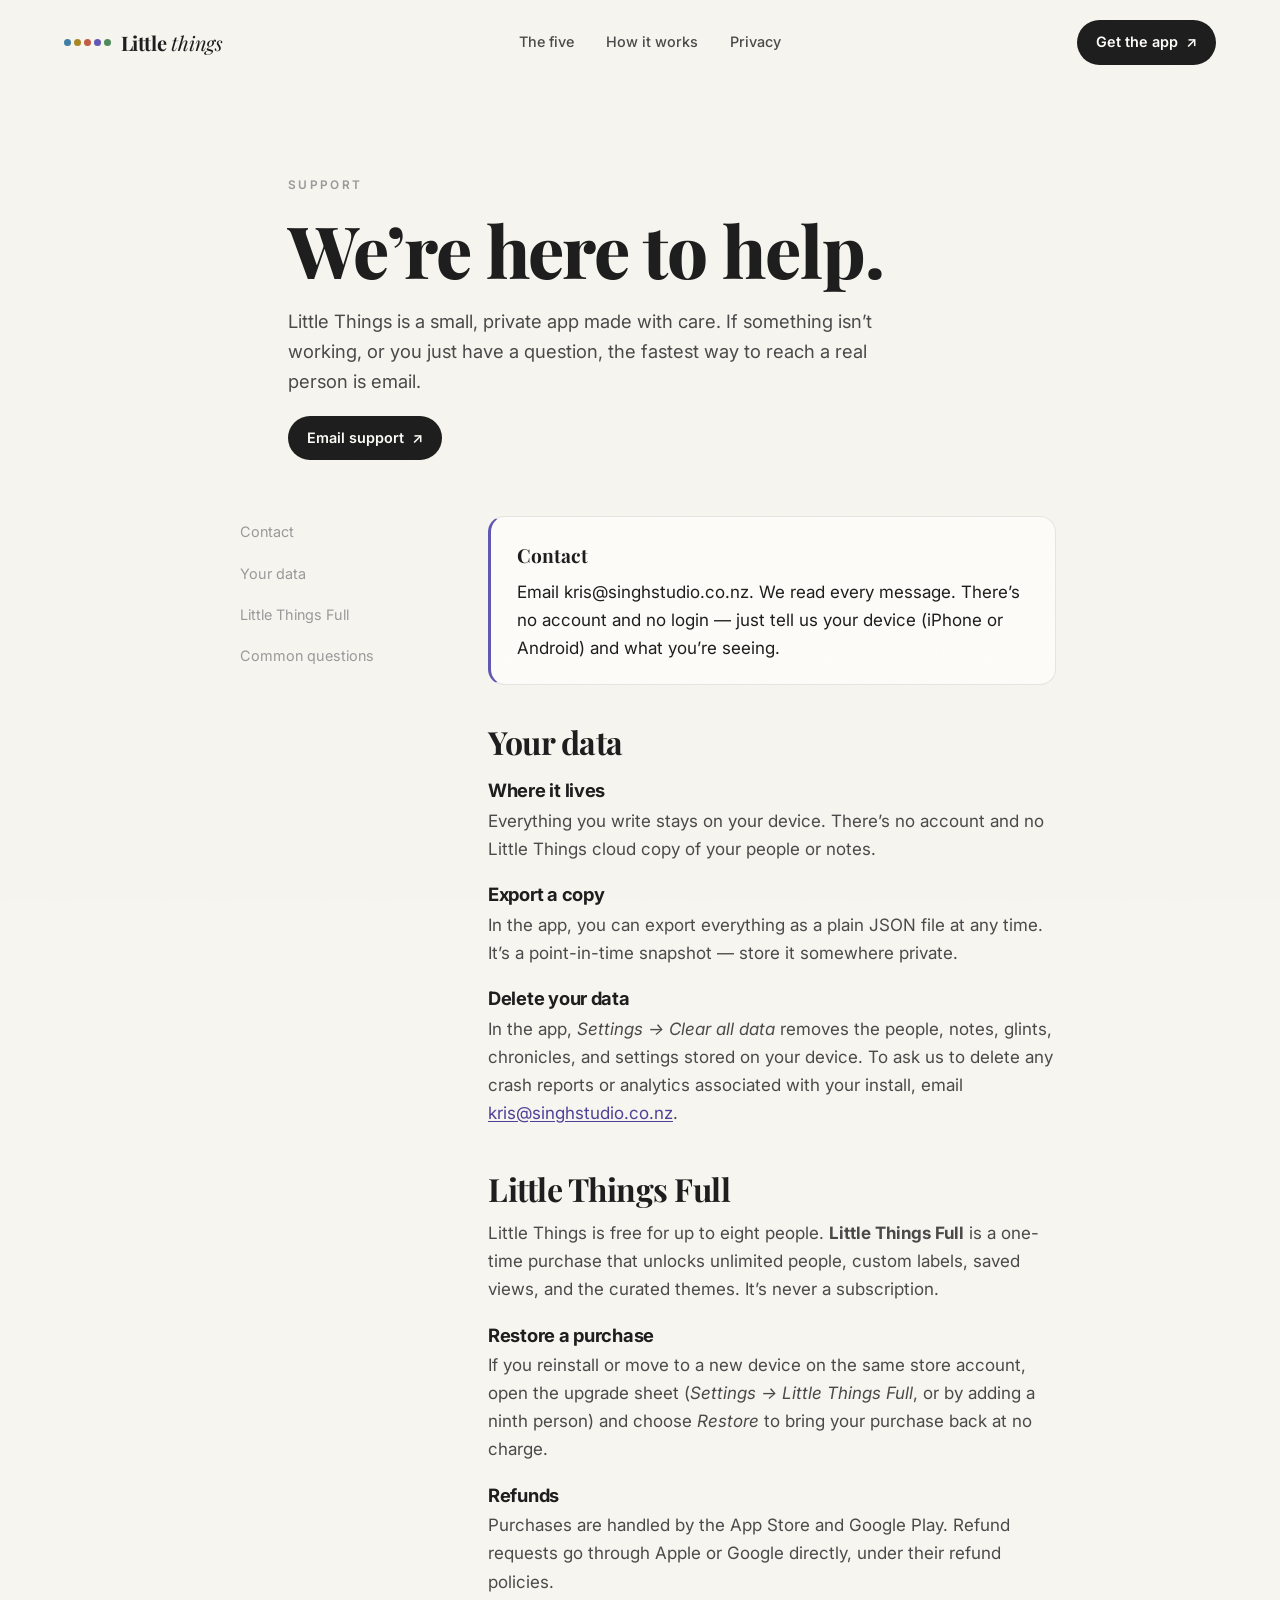
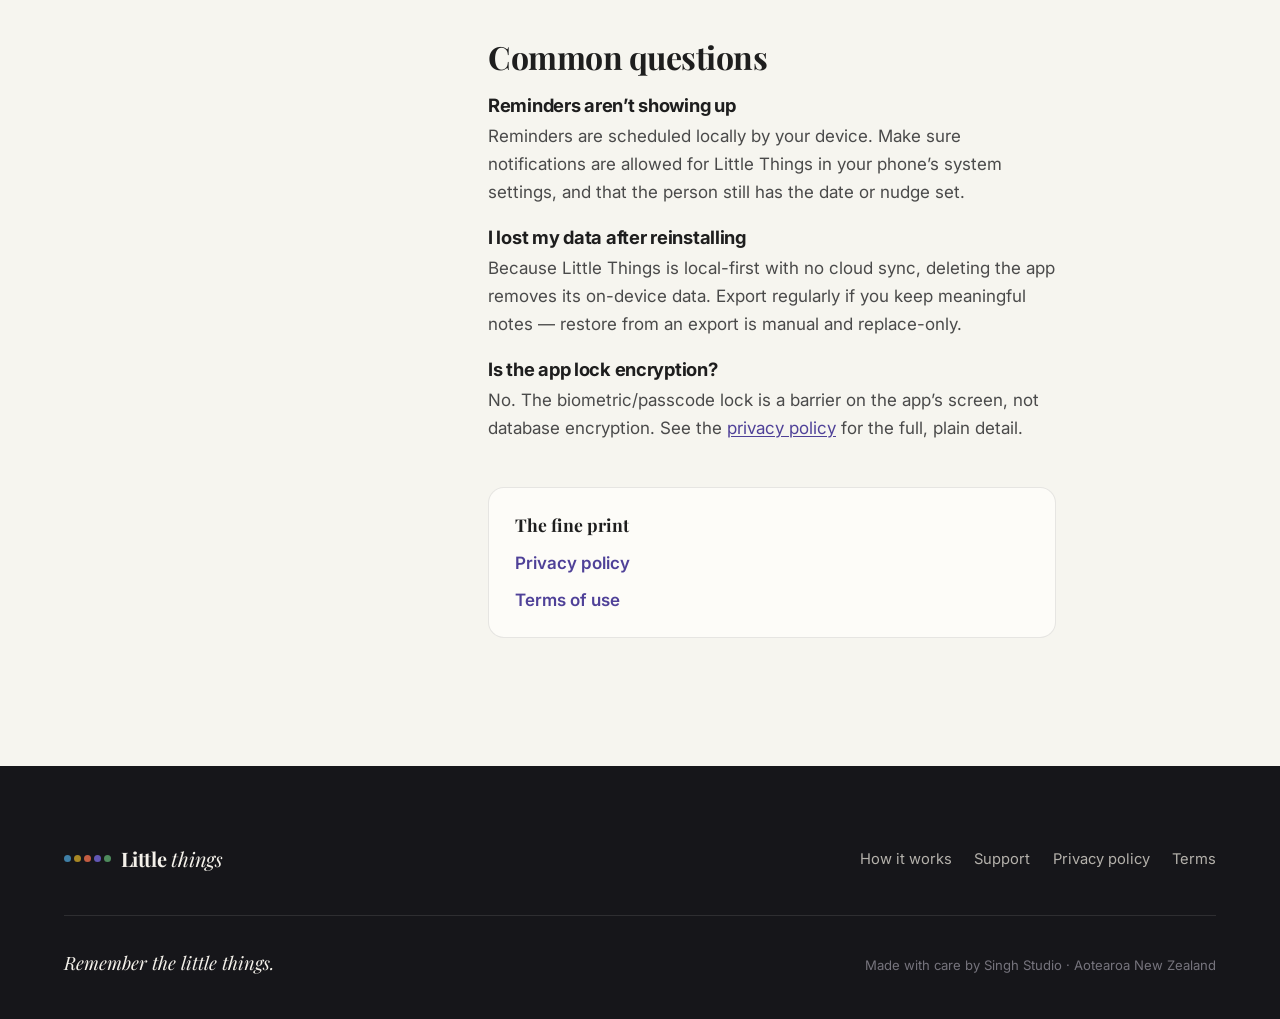
==== commit 8be0f295: "Retire beta-era pages; docs no longer describe the removed feedback channel The app's in-app feedbac" ====
--- a/support.html
+++ b/support.html
@@ -73,7 +73,7 @@
             <h3>Export a copy</h3>
             <p>In the app, you can export everything as a plain JSON file at any time. It&rsquo;s a point-in-time snapshot — store it somewhere private.</p>
             <h3>Delete your data</h3>
-            <p>In the app, <em>Settings &rarr; Clear all data</em> removes the people, notes, glints, chronicles, and settings stored on your device. To ask us to delete any crash reports, analytics, or feedback associated with your install, email <a href="mailto:kris@singhstudio.co.nz">kris@singhstudio.co.nz</a>.</p>
+            <p>In the app, <em>Settings &rarr; Clear all data</em> removes the people, notes, glints, chronicles, and settings stored on your device. To ask us to delete any crash reports or analytics associated with your install, email <a href="mailto:kris@singhstudio.co.nz">kris@singhstudio.co.nz</a>.</p>
           </section>
 
           <section class="doc-section reveal" id="purchase">
--- a/styles.css
+++ b/styles.css
@@ -471,7 +471,7 @@
 [data-reveal-delay="5"] { transition-delay: 0.35s; }
 
 /* ==========================================================================
-   Document pages (privacy.html, terms.html, data-promises.html, beta-faq.html)
+   Document pages (privacy.html, terms.html, support.html)
    Rebuilt in the new brand so the legal pages match the site.
    ========================================================================= */
 .document-page { background: var(--background); }
